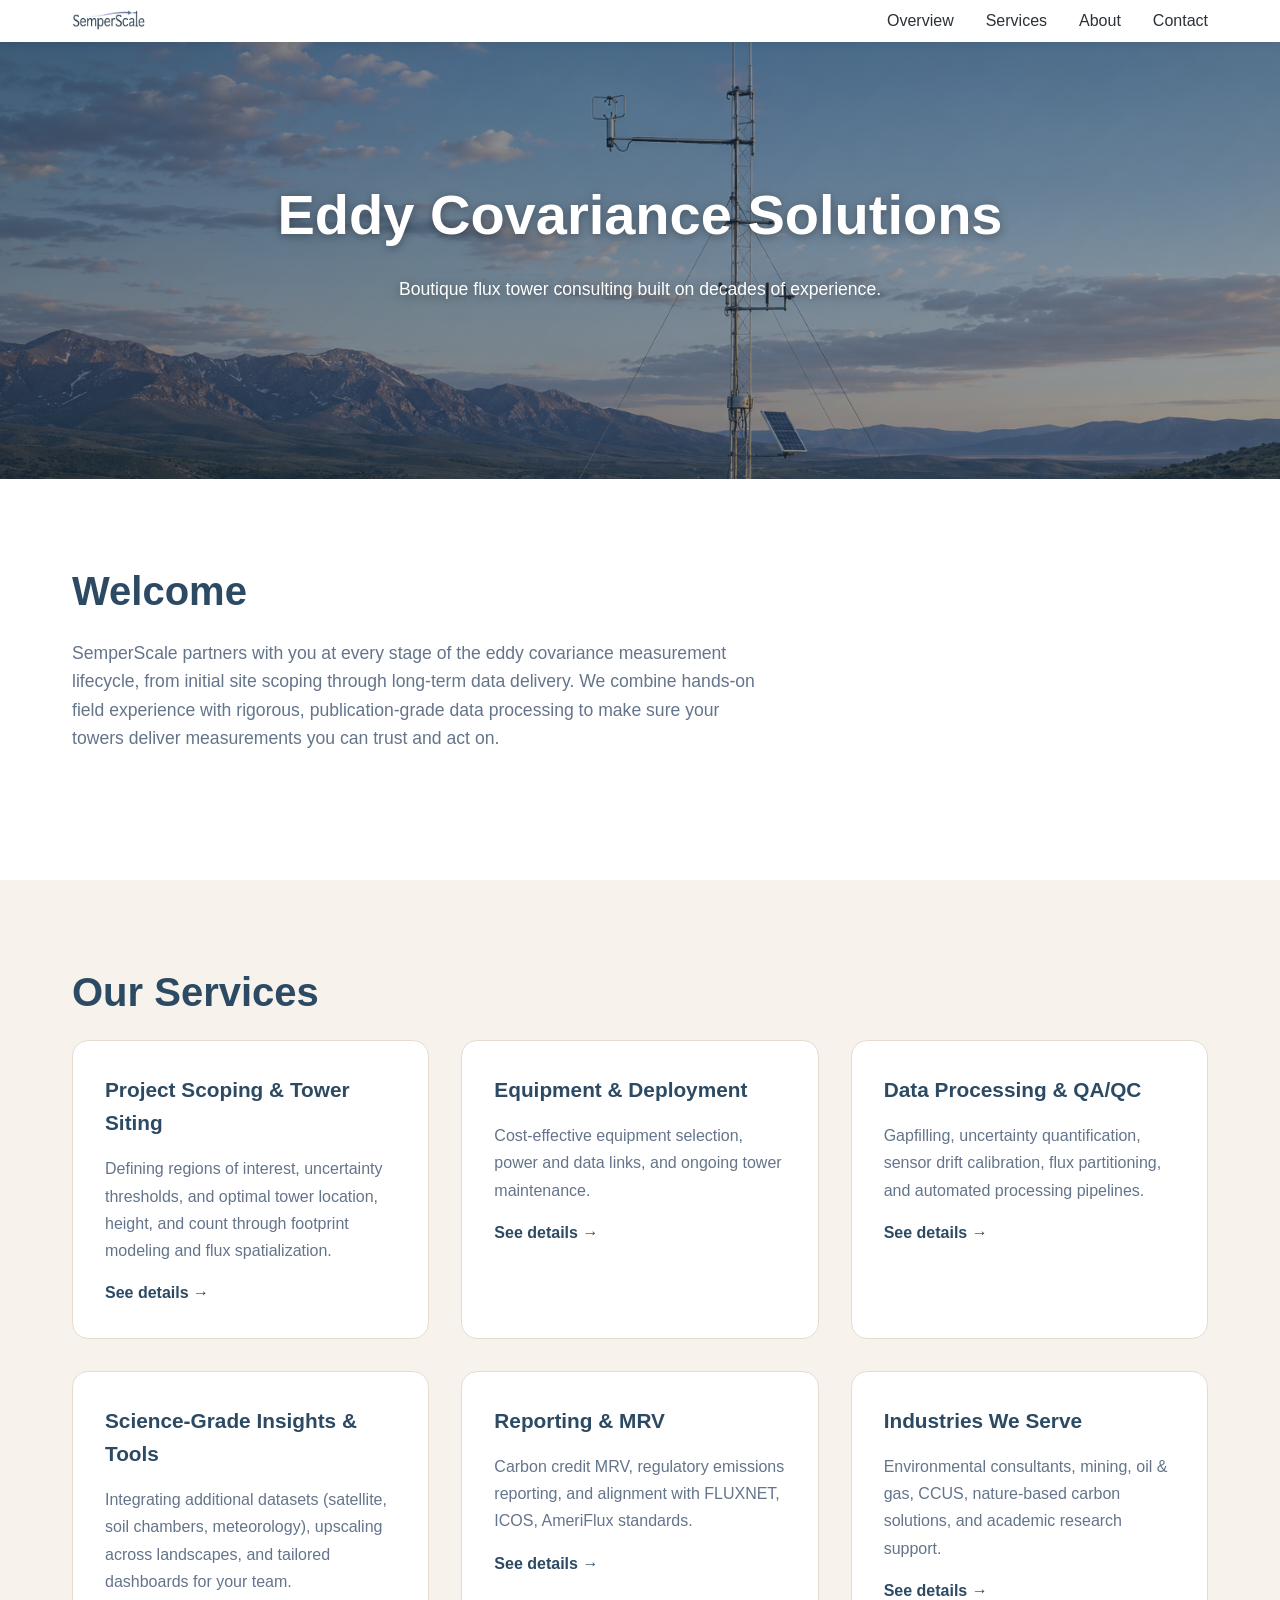
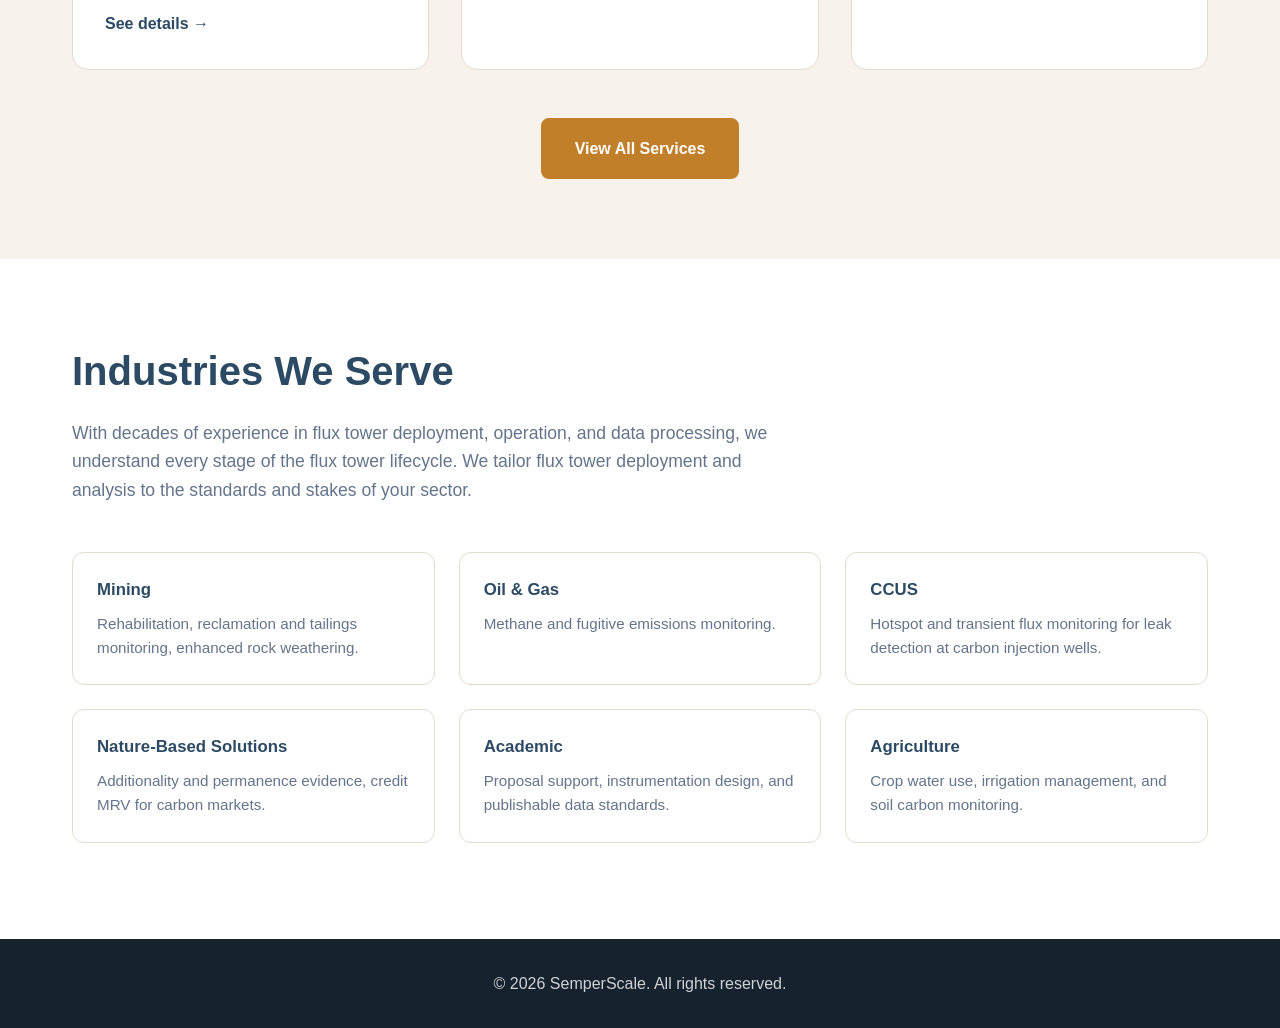
==== index.html @ ff6f61db "Make hero subtitle styling consistent across all pages Standardized index.html and services.html her" ====
<!DOCTYPE html>
<html lang="en">
<head>
    <meta charset="UTF-8">
    <meta name="viewport" content="width=device-width, initial-scale=1.0">
    <title>SemperScale - Boutique Eddy Covariance Consulting</title>
    <meta name="description" content="SemperScale advises on eddy covariance flux tower deployment and monitoring for mining, oil &amp; gas, CCUS, nature-based solutions, and academic research.">
    <link rel="stylesheet" href="styles.css">
    <link rel="icon" type="image/jpeg" href="photos/flavicon_small.png">
    <!-- Google tag (gtag.js) -->
    <script async src="https://www.googletagmanager.com/gtag/js?id=G-DHD9K9PDWL"></script>
    <script>
      window.dataLayer = window.dataLayer || [];
      function gtag(){dataLayer.push(arguments);}
      gtag('js', new Date());

      gtag('config', 'G-DHD9K9PDWL');
    </script>
</head>
<body>
    <!-- Navigation -->
    <nav>
        <div class="container">
            <a href="#" class="logo"><img src="photos/flavicon.png" alt="SemperScale"></a>
            <button class="nav-toggle" aria-label="Toggle menu" aria-expanded="false">
                <span></span>
                <span></span>
                <span></span>
            </button>
            <ul id="nav-menu">
                <li><a href="#overview">Overview</a></li>
                <li><a href="services.html">Services</a></li>
                <li><a href="about.html">About</a></li>
                <li><a href="contact.html">Contact</a></li>
            </ul>
        </div>
    </nav>

    <!-- Hero Section -->
    <section class="hero hero-image">
        <div class="container">
            <h1>Eddy Covariance Solutions</h1>
            <p>Boutique flux tower consulting built on decades of experience.</p>
        </div>
    </section>

    <!-- Approach Section -->
    <section id="approach">
        <div class="container">
            <h2>Welcome</h2>
            <p>SemperScale partners with you at every stage of the eddy covariance measurement lifecycle, from initial site scoping through long-term data delivery. We combine hands-on field experience with rigorous, publication-grade data processing to make sure your towers deliver measurements you can trust and act on.</p>
        </div>
    </section>

    <!-- Services Section -->
    <section id="services" class="peach">
        <div class="container">
            <h2>Our Services</h2>
            <div class="services-grid">
                <div class="service-card">
                    <h3>Project Scoping & Tower Siting</h3>
                    <p>Defining regions of interest, uncertainty thresholds, and optimal tower location, height, and count through footprint modeling and flux spatialization.</p>
                    <a class="card-link" href="services.html#siting" data-service="Project Scoping & Tower Siting">See details &rarr;</a>
                </div>
                <div class="service-card">
                    <h3>Equipment & Deployment</h3>
                    <p>Cost-effective equipment selection, power and data links, and ongoing tower maintenance.</p>
                    <a class="card-link" href="services.html#equipment" data-service="Equipment & Deployment">See details &rarr;</a>
                </div>
                <div class="service-card">
                    <h3>Data Processing & QA/QC</h3>
                    <p>Gapfilling, uncertainty quantification, sensor drift calibration, flux partitioning, and automated processing pipelines.</p>
                    <a class="card-link" href="services.html#data-processing" data-service="Data Processing & QA/QC">See details &rarr;</a>
                </div>
                <div class="service-card">
                    <h3>Science-Grade Insights & Tools</h3>
                    <p>Integrating additional datasets (satellite, soil chambers, meteorology), upscaling across landscapes, and tailored dashboards for your team.</p>
                    <a class="card-link" href="services.html#insights" data-service="Science-Grade Insights & Tools">See details &rarr;</a>
                </div>
                <div class="service-card">
                    <h3>Reporting & MRV</h3>
                    <p>Carbon credit MRV, regulatory emissions reporting, and alignment with FLUXNET, ICOS, AmeriFlux standards.</p>
                    <a class="card-link" href="services.html#reporting" data-service="Reporting & MRV">See details &rarr;</a>
                </div>
                <div class="service-card">
                    <h3>Industries We Serve</h3>
                    <p>Environmental consultants, mining, oil &amp; gas, CCUS, nature-based carbon solutions, and academic research support.</p>
                    <a class="card-link" href="services.html#industries" data-service="Industries We Serve">See details &rarr;</a>
                </div>
            </div>
            <div style="text-align: center; margin-top: 3rem;">
                <a href="services.html" class="cta-button">View All Services</a>
            </div>
        </div>
    </section>


    <!-- Industries Section -->
    <section id="industries">
        <div class="container">
            <h2>Industries We Serve</h2>
            <p> With decades of experience in flux tower deployment, operation, and data processing, we understand every stage of the flux tower lifecycle.
                We tailor flux tower deployment and analysis to the standards and stakes of your sector.</p>
            <div class="industries-grid">
                <div class="industry-card">
                    <h4>Mining</h4>
                    <p>Rehabilitation, reclamation and tailings monitoring, enhanced rock weathering.</p>
                </div>
                <div class="industry-card">
                    <h4>Oil &amp; Gas</h4>
                    <p>Methane and fugitive emissions monitoring.</p>
                </div>
                <div class="industry-card">
                    <h4>CCUS</h4>
                    <p>Hotspot and transient flux monitoring for leak detection at carbon injection wells.</p>
                </div>
                <div class="industry-card">
                    <h4>Nature-Based Solutions</h4>
                    <p>Additionality and permanence evidence, credit MRV for carbon markets.</p>
                </div>
                <div class="industry-card">
                    <h4>Academic</h4>
                    <p>Proposal support, instrumentation design, and publishable data standards.</p>
                </div>
                <div class="industry-card">
                    <h4>Agriculture</h4>
                    <p>Crop water use, irrigation management, and soil carbon monitoring.</p>
                </div>
            </div>
        </div>
    </section>

    <!-- Footer -->
    <footer>
        <div class="container">
            <p>&copy; 2026 SemperScale. All rights reserved.</p>
        </div>
    </footer>
    <script>
        const toggle = document.querySelector('.nav-toggle');
        const menu = document.getElementById('nav-menu');

        toggle.addEventListener('click', () => {
            const open = menu.classList.toggle('open');
            toggle.classList.toggle('open', open);
            toggle.setAttribute('aria-expanded', open);
        });

        menu.querySelectorAll('a').forEach(link => {
            link.addEventListener('click', () => {
                menu.classList.remove('open');
                toggle.classList.remove('open');
                toggle.setAttribute('aria-expanded', false);
            });
        });

        document.querySelectorAll('[data-service]').forEach(link => {
            link.addEventListener('click', () => {
                gtag('event', 'service_click', {
                    service_name: link.dataset.service
                });
            });
        });
    </script>
</body>
</html>
---- styles.css ----
* {
    margin: 0;
    padding: 0;
    box-sizing: border-box;
}

:root {
    --primary: #2C4A63;
    --primary-light: #5B87A6;
    --secondary: #B8703E;
    --accent: #C17F2A;
    --dark: #16232F;
    --light: #F7F3EC;
    --text: #2A3138;
    --border: #E3DCCF;
}

body {
    font-family: -apple-system, BlinkMacSystemFont, 'Segoe UI', Roboto, Oxygen, Ubuntu, Cantarell, sans-serif;
    line-height: 1.6;
    color: var(--text);
    background-color: #FFFFFF;
}

/* Navigation */
nav {
    background: white;
    box-shadow: 0 2px 8px rgba(0, 0, 0, 0.08);
    position: sticky;
    top: 0;
    z-index: 100;
}

nav .container {
    max-width: 1200px;
    margin: 0 auto;
    padding: 0.5rem 2rem;
    display: flex;
    justify-content: space-between;
    align-items: center;
}

.logo img {
    height: 25px;
    display: block;
}

.logo {
    font-size: 1.5rem;
    font-weight: 700;
    color: var(--primary);
    text-decoration: none;
}

nav ul {
    list-style: none;
    display: flex;
    gap: 2rem;
}

nav a {
    text-decoration: none;
    color: var(--text);
    font-weight: 500;
    transition: color 0.3s;
}

nav a:hover {
    color: var(--primary-light);
}

nav a.active {
    color: var(--primary);
}

/* Hero Section */
.hero {
    background: linear-gradient(135deg, var(--primary) 0%, var(--secondary) 100%);
    color: white;
    padding: 6rem 2rem;
    text-align: center;
}

.hero.hero-compact {
    padding: 4rem 2rem;
}

.hero.hero-image {
    background: linear-gradient(135deg, rgba(15, 42, 67, 0.55) 0%, rgba(30, 64, 99, 0.4) 100%),
        url("photos/website_images/fluxtower_landscape.png") center 25% / cover no-repeat;
    padding: 8rem 2rem;
}

.hero.hero-image.hero-image-team {
    background: linear-gradient(135deg, rgba(15, 42, 67, 0.698) 0%, rgba(30, 64, 99, 0.4) 100%),
        url("photos/website_images/team.png") center 20% / cover no-repeat;
}

.hero.hero-image.hero-image-cornfield {
    background: linear-gradient(135deg, rgba(15, 42, 67, 0.698) 0%, rgba(30, 64, 99, 0.4) 100%),
        url("photos/website_images/cornfield.jpeg") center 10% / cover no-repeat;
}

.hero.hero-image.hero-image-oak-savannah {
    background: linear-gradient(135deg, rgba(15, 42, 67, 0.698) 0%, rgba(30, 64, 99, 0.4) 100%),
        url("photos/website_images/oak_savannah.jpeg") center / cover no-repeat;
}

.hero.hero-image h1,
.hero.hero-image p,
.hero.hero-image h2 {
    text-shadow: 0 2px 10px rgba(0, 0, 0, 0.35);
}

.hero h2 {
    font-size: 1.4rem;
    font-weight: 600;
    color: white;
    margin-bottom: 2rem;
}

.hero h3 {
    font-size: 1.25rem;
    font-weight: 600;
    color: white;
    margin-bottom: 2rem;
}

.hero .container {
    max-width: 900px;
    margin: 0 auto;
}

.hero h1 {
    font-size: 3.5rem;
    margin-bottom: 1rem;
    font-weight: 700;
}

.hero.hero-compact h1 {
    font-size: 2.6rem;
}

.hero p {
    font-size: 1.3rem;
    margin-bottom: 2rem;
    opacity: 1;
    color: white;
}

.cta-button {
    display: inline-block;
    background: var(--accent);
    color: white;
    padding: 1rem 2rem;
    border-radius: 0.5rem;
    text-decoration: none;
    font-weight: 600;
    transition: all 0.3s;
    border: 2px solid var(--accent);
}

.cta-button:hover {
    background: white;
    color: var(--primary);
}

.cta-button-secondary {
    background: transparent;
    border: 2px solid white;
    margin-left: 1rem;
}

.cta-button-secondary:hover {
    background: white;
    color: var(--primary);
    border-color: white;
}

/* Container */
.container {
    max-width: 1200px;
    margin: 0 auto;
    padding: 0 2rem;
}

/* Sections */
section {
    padding: 5rem 2rem;
}

section.alt {
    background: var(--light);
}

section.peach {
    background: var(--light);
}

section h2 {
    font-size: 2.5rem;
    margin-bottom: 1rem;
    color: var(--primary);
}

section > .container > p:first-of-type {
    font-size: 1.1rem;
    color: #64748B;
    margin-bottom: 3rem;
    max-width: 700px;
}

.hero > .container > p:first-of-type {
    color: white;
    margin-left: auto;
    margin-right: auto;
}

/* Overview Section */
.overview-content {
    display: grid;
    grid-template-columns: 1fr 1fr;
    gap: 3rem;
    align-items: center;
}

.overview-text h3 {
    font-size: 1.8rem;
    margin-bottom: 1.5rem;
    color: var(--primary);
}

.overview-text p {
    margin-bottom: 1.5rem;
    color: #475569;
    line-height: 1.8;
    max-width: 700px;
}

.overview-visual {
    border-radius: 1rem;
    height: 400px;
    overflow: hidden;
}

.overview-visual img {
    width: 100%;
    height: 100%;
    object-fit: cover;
}

/* Services Grid */
.services-grid {
    display: grid;
    grid-template-columns: repeat(auto-fit, minmax(280px, 1fr));
    gap: 2rem;
}

.service-card {
    background: white;
    border-radius: 1rem;
    padding: 2rem;
    border: 1px solid var(--border);
    transition: all 0.3s;
}

.service-card:hover {
    box-shadow: 0 10px 30px rgba(0, 0, 0, 0.1);
    transform: translateY(-5px);
    border-color: var(--primary-light);
}

.service-icon {
    font-size: 2.5rem;
    margin-bottom: 1rem;
}

.service-card h3 {
    font-size: 1.3rem;
    margin-bottom: 1rem;
    color: var(--primary);
}

.service-card p {
    color: #64748B;
    line-height: 1.7;
}

.service-card a.card-link {
    display: inline-block;
    margin-top: 1rem;
    font-weight: 600;
    color: var(--primary);
    text-decoration: none;
}

.service-card a.card-link:hover {
    text-decoration: underline;
}

/* Industries Grid (services page) */
.industries-grid {
    display: grid;
    grid-template-columns: repeat(3, 1fr);
    gap: 1.5rem;
    margin-bottom: 1rem;
}

.industry-card {
    background: white;
    border: 1px solid var(--border);
    border-radius: 0.75rem;
    padding: 1.5rem;
    text-align: left;
    transition: all 0.3s;
}

.industry-card:hover {
    border-color: var(--primary-light);
    box-shadow: 0 6px 20px rgba(0, 0, 0, 0.06);
}

.industry-card h4 {
    color: var(--primary);
    font-size: 1.05rem;
    margin-bottom: 0.5rem;
}

.industry-card p {
    color: #64748B;
    font-size: 0.95rem;
}

/* Capability sections (services page) */
.capability {
    display: grid;
    grid-template-columns: 280px 1fr;
    gap: 2.5rem;
    padding: 2.5rem 0;
    border-bottom: 1px solid var(--border);
    scroll-margin-top: 90px;
}

.capability:last-child {
    border-bottom: none;
}

.capability-heading h3 {
    color: var(--primary);
    font-size: 1.5rem;
    margin-bottom: 0.75rem;
}

.capability-heading p {
    color: #64748B;
    margin-bottom: 1rem;
}

.capability-list {
    list-style: none;
}

.capability-list li {
    position: relative;
    padding-left: 1.5rem;
    margin-bottom: 0.9rem;
    color: #334155;
}

.capability-list li::before {
    content: "";
    position: absolute;
    left: 0;
    top: 0.55rem;
    width: 8px;
    height: 8px;
    border-radius: 50%;
    background: var(--primary-light);
}

.capability-list li strong {
    color: var(--text);
}

/* Services sub-nav (jump links on services page) */
.services-subnav {
    display: flex;
    flex-wrap: wrap;
    gap: 0.6rem;
    margin-bottom: 0;
}

.services-subnav a {
    text-decoration: none;
    color: var(--primary);
    background: var(--light);
    border: 1px solid var(--border);
    padding: 0.5rem 1rem;
    border-radius: 999px;
    font-size: 0.9rem;
    font-weight: 500;
    transition: all 0.2s;
}

.services-subnav a:hover {
    background: var(--primary);
    color: white;
    border-color: var(--primary);
}

/* Team Section */
.team-content {
    text-align: center;
    max-width: 700px;
    margin: 0 auto;
}

.team-content p {
    font-size: 1.1rem;
    color: #64748B;
    margin-bottom: 2rem;
}

.team-highlight {
    background: linear-gradient(135deg, rgba(15, 118, 110, 0.1) 0%, rgba(6, 182, 212, 0.1) 100%);
    padding: 2rem;
    border-radius: 1rem;
    border-left: 4px solid var(--primary-light);
}

/* About page - founder bios */
.team-heading {
    margin-top: 3rem;
}

.team-grid {
    display: grid;
    grid-template-columns: repeat(auto-fit, minmax(320px, 1fr));
    gap: 2.5rem;
    max-width: 900px;
    margin: 0 auto;
}

.team-member {
    background: white;
    border: 1px solid var(--border);
    border-radius: 1rem;
    padding: 2rem;
    text-align: center;
}

.team-photo {
    width: 140px;
    height: 140px;
    border-radius: 50%;
    margin: 0 auto 1.5rem;
    background: linear-gradient(135deg, rgba(15, 118, 110, 0.15) 0%, rgba(6, 182, 212, 0.15) 100%);
    display: flex;
    align-items: center;
    justify-content: center;
    font-size: 2.5rem;
    font-weight: 700;
    color: var(--primary);
    overflow: hidden;
}

.team-photo img {
    width: 100%;
    height: 100%;
    object-fit: cover;
}

.profile-link {
    display: block;
    text-decoration: none;
    color: inherit;
}

.profile-link .team-photo {
    transition: box-shadow 0.3s;
}

.profile-link:hover .team-photo {
    box-shadow: 0 0 0 4px rgba(20, 184, 166, 0.25);
}

.profile-link:hover h3 {
    color: var(--primary-light);
    text-decoration: underline;
}

.team-member h3 {
    color: var(--primary);
    font-size: 1.4rem;
    margin-bottom: 0.25rem;
    transition: color 0.3s;
}

.team-member .role {
    color: var(--secondary);
    font-weight: 600;
    font-size: 0.95rem;
    margin-bottom: 1rem;
}

.team-member p.bio {
    color: #64748B;
    text-align: left;
}

/* Contact Section */
.contact-container {
    text-align: center;
    max-width: 600px;
    margin: 0 auto;
}

.contact-container p {
    font-size: 1.1rem;
    color: #64748B;
    margin-bottom: 2rem;
}

.contact-email-link {
    display: inline-block;
    font-size: 1.3rem;
    font-weight: 600;
    color: var(--primary);
    text-decoration: none;
    background: white;
    padding: 1rem 2rem;
    border-radius: 0.5rem;
    border: 2px solid var(--primary-light);
    transition: all 0.3s;
}

.contact-email-link:hover {
    background: var(--primary);
    color: white;
    border-color: var(--primary);
}

/* Footer */
footer {
    background: var(--dark);
    color: white;
    padding: 2rem;
    text-align: center;
}

footer p {
    opacity: 0.8;
}

.nav-toggle {
    display: none;
    flex-direction: column;
    gap: 5px;
    background: none;
    border: none;
    cursor: pointer;
    padding: 4px;
}

.nav-toggle span {
    display: block;
    width: 24px;
    height: 2px;
    background: var(--text);
    border-radius: 2px;
    transition: all 0.3s;
}

.nav-toggle.open span:nth-child(1) {
    transform: translateY(7px) rotate(45deg);
}

.nav-toggle.open span:nth-child(2) {
    opacity: 0;
}

.nav-toggle.open span:nth-child(3) {
    transform: translateY(-7px) rotate(-45deg);
}

@media (max-width: 992px) {
    .industries-grid {
        grid-template-columns: repeat(3, 1fr);
    }
}

/* Responsive */
@media (max-width: 768px) {
    .industries-grid {
        grid-template-columns: repeat(2, 1fr);
    }

    .hero h1 {
        font-size: 2.5rem;
    }

    .hero p {
        font-size: 1.1rem;
    }

    .nav-toggle {
        display: flex;
    }

    nav ul {
        display: none;
        flex-direction: column;
        gap: 0;
        width: 100%;
        border-top: 1px solid var(--border);
        margin-top: 0.5rem;
    }

    nav ul.open {
        display: flex;
    }

    nav ul li a {
        display: block;
        padding: 0.75rem 0;
        border-bottom: 1px solid var(--border);
        font-size: 1rem;
    }

    nav .container {
        flex-wrap: wrap;
    }

    .overview-content {
        grid-template-columns: 1fr;
    }

    .overview-visual {
        height: 300px;
    }

    .cta-button-secondary {
        margin-left: 0;
        margin-top: 1rem;
        display: block;
    }

    section h2 {
        font-size: 2rem;
    }

    .capability {
        grid-template-columns: 1fr;
        gap: 1rem;
    }
}

@media (max-width: 480px) {
    .industries-grid {
        grid-template-columns: 1fr;
    }
}
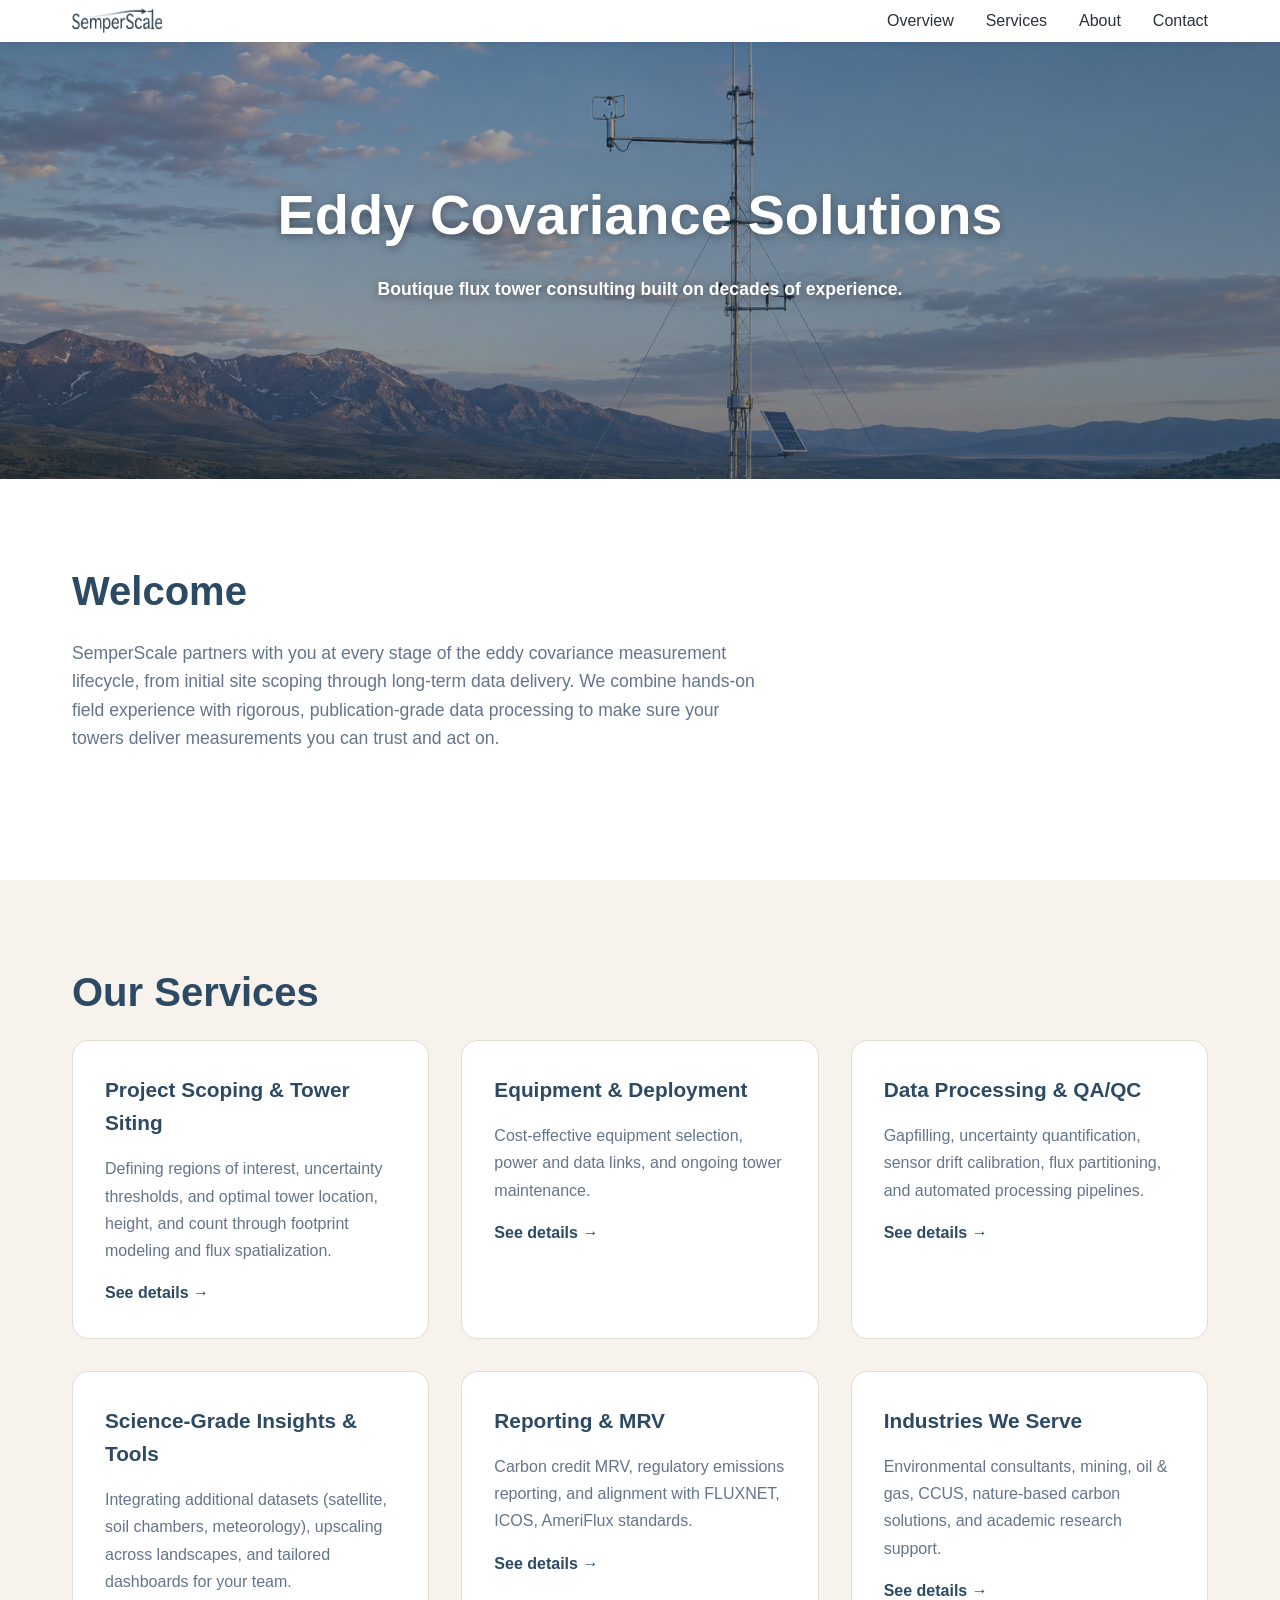
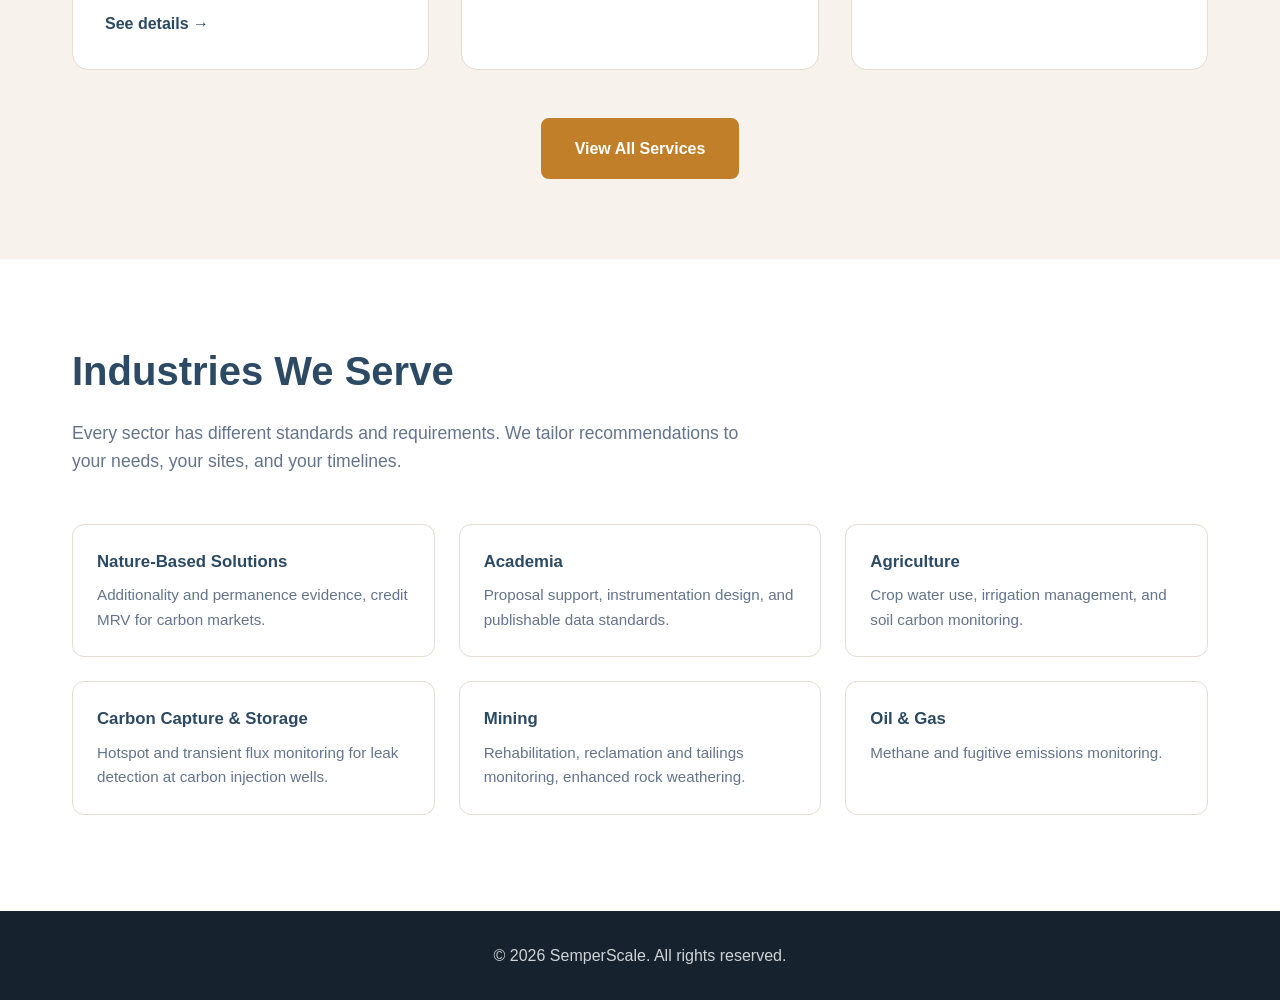
==== commit 3f77ddc3: "Updated photos and text throughout to be less redundant" ====
--- a/index.html
+++ b/index.html
@@ -99,9 +99,24 @@
     <section id="industries">
         <div class="container">
             <h2>Industries We Serve</h2>
-            <p> With decades of experience in flux tower deployment, operation, and data processing, we understand every stage of the flux tower lifecycle.
-                We tailor flux tower deployment and analysis to the standards and stakes of your sector.</p>
+            <p>Every sector has different standards and requirements. We tailor recommendations to your needs, your sites, and your timelines.</p>
             <div class="industries-grid">
+                <div class="industry-card">
+                    <h4>Nature-Based Solutions</h4>
+                    <p>Additionality and permanence evidence, credit MRV for carbon markets.</p>
+                </div>
+                <div class="industry-card">
+                    <h4>Academia</h4>
+                    <p>Proposal support, instrumentation design, and publishable data standards.</p>
+                </div>
+                <div class="industry-card">
+                    <h4>Agriculture</h4>
+                    <p>Crop water use, irrigation management, and soil carbon monitoring.</p>
+                </div>
+                <div class="industry-card">
+                    <h4>Carbon Capture & Storage</h4>
+                    <p>Hotspot and transient flux monitoring for leak detection at carbon injection wells.</p>
+                </div>
                 <div class="industry-card">
                     <h4>Mining</h4>
                     <p>Rehabilitation, reclamation and tailings monitoring, enhanced rock weathering.</p>
@@ -109,22 +124,6 @@
                 <div class="industry-card">
                     <h4>Oil &amp; Gas</h4>
                     <p>Methane and fugitive emissions monitoring.</p>
-                </div>
-                <div class="industry-card">
-                    <h4>CCUS</h4>
-                    <p>Hotspot and transient flux monitoring for leak detection at carbon injection wells.</p>
-                </div>
-                <div class="industry-card">
-                    <h4>Nature-Based Solutions</h4>
-                    <p>Additionality and permanence evidence, credit MRV for carbon markets.</p>
-                </div>
-                <div class="industry-card">
-                    <h4>Academic</h4>
-                    <p>Proposal support, instrumentation design, and publishable data standards.</p>
-                </div>
-                <div class="industry-card">
-                    <h4>Agriculture</h4>
-                    <p>Crop water use, irrigation management, and soil carbon monitoring.</p>
                 </div>
             </div>
         </div>
--- a/styles.css
+++ b/styles.css
@@ -86,23 +86,23 @@
 }
 
 .hero.hero-image {
-    background: linear-gradient(135deg, rgba(15, 42, 67, 0.55) 0%, rgba(30, 64, 99, 0.4) 100%),
+    background: linear-gradient(135deg, rgba(15, 42, 67, 0.3) 0%, rgba(30, 64, 99, 0.6) 100%),
         url("photos/website_images/fluxtower_landscape.png") center 25% / cover no-repeat;
     padding: 8rem 2rem;
 }
 
 .hero.hero-image.hero-image-team {
-    background: linear-gradient(135deg, rgba(15, 42, 67, 0.698) 0%, rgba(30, 64, 99, 0.4) 100%),
+    background: linear-gradient(135deg, rgba(15, 42, 67, 0.7) 0%, rgba(30, 64, 99, 0.65) 100%),
         url("photos/website_images/team.png") center 20% / cover no-repeat;
 }
 
 .hero.hero-image.hero-image-cornfield {
-    background: linear-gradient(135deg, rgba(15, 42, 67, 0.698) 0%, rgba(30, 64, 99, 0.4) 100%),
+    background: linear-gradient(135deg, rgba(15, 42, 67, 0.7) 0%, rgba(30, 64, 99, 0.65) 100%),
         url("photos/website_images/cornfield.jpeg") center 10% / cover no-repeat;
 }
 
 .hero.hero-image.hero-image-oak-savannah {
-    background: linear-gradient(135deg, rgba(15, 42, 67, 0.698) 0%, rgba(30, 64, 99, 0.4) 100%),
+    background: linear-gradient(135deg, rgba(15, 42, 67, 0.7) 0%, rgba(30, 64, 99, 0.65) 100%),
         url("photos/website_images/oak_savannah.jpeg") center / cover no-repeat;
 }
 
@@ -143,6 +143,7 @@
 
 .hero p {
     font-size: 1.3rem;
+    font-weight: 600;
     margin-bottom: 2rem;
     opacity: 1;
     color: white;
@@ -525,19 +526,19 @@
     display: inline-block;
     font-size: 1.3rem;
     font-weight: 600;
-    color: var(--primary);
+    color: var(--secondary);
     text-decoration: none;
     background: white;
     padding: 1rem 2rem;
     border-radius: 0.5rem;
-    border: 2px solid var(--primary-light);
+    border: 2px solid var(--secondary);
     transition: all 0.3s;
 }
 
 .contact-email-link:hover {
-    background: var(--primary);
-    color: white;
-    border-color: var(--primary);
+    background: var(--secondary);
+    color: white;
+    border-color: var(--secondary);
 }
 
 /* Footer */
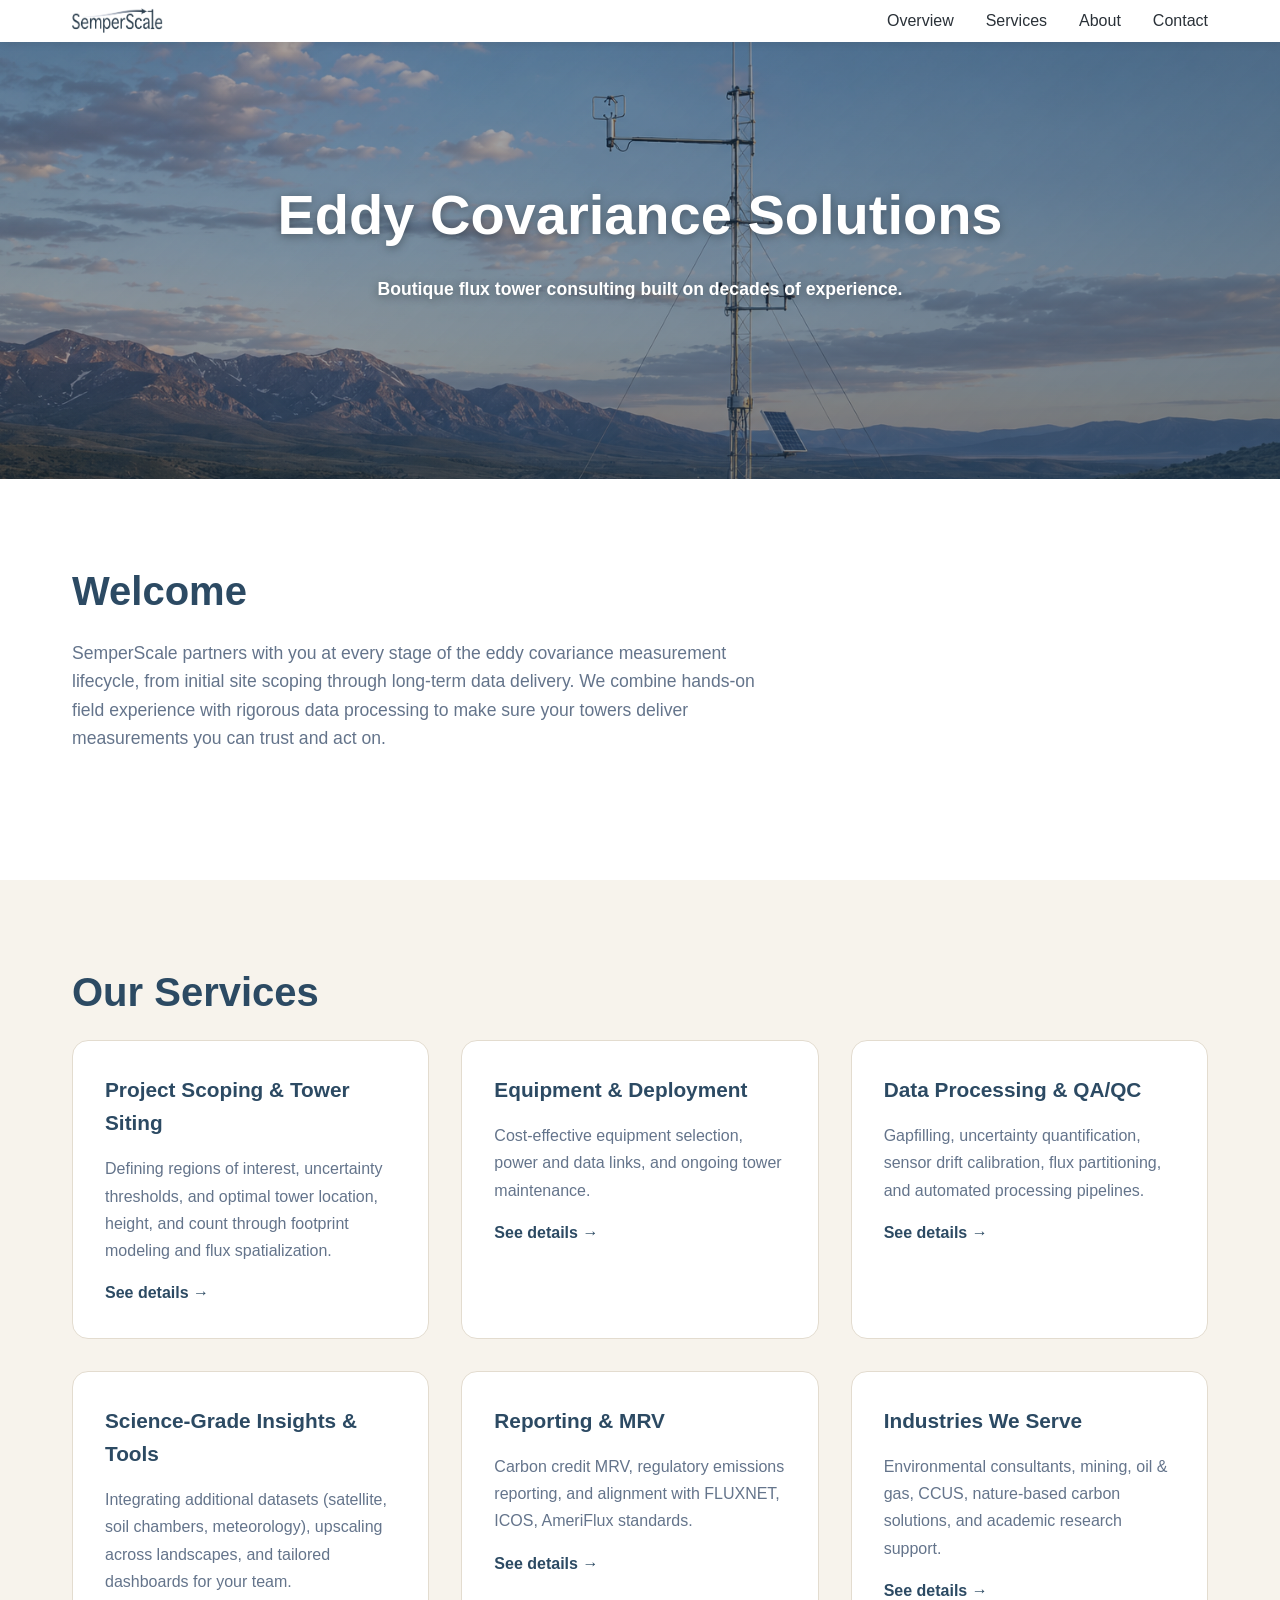
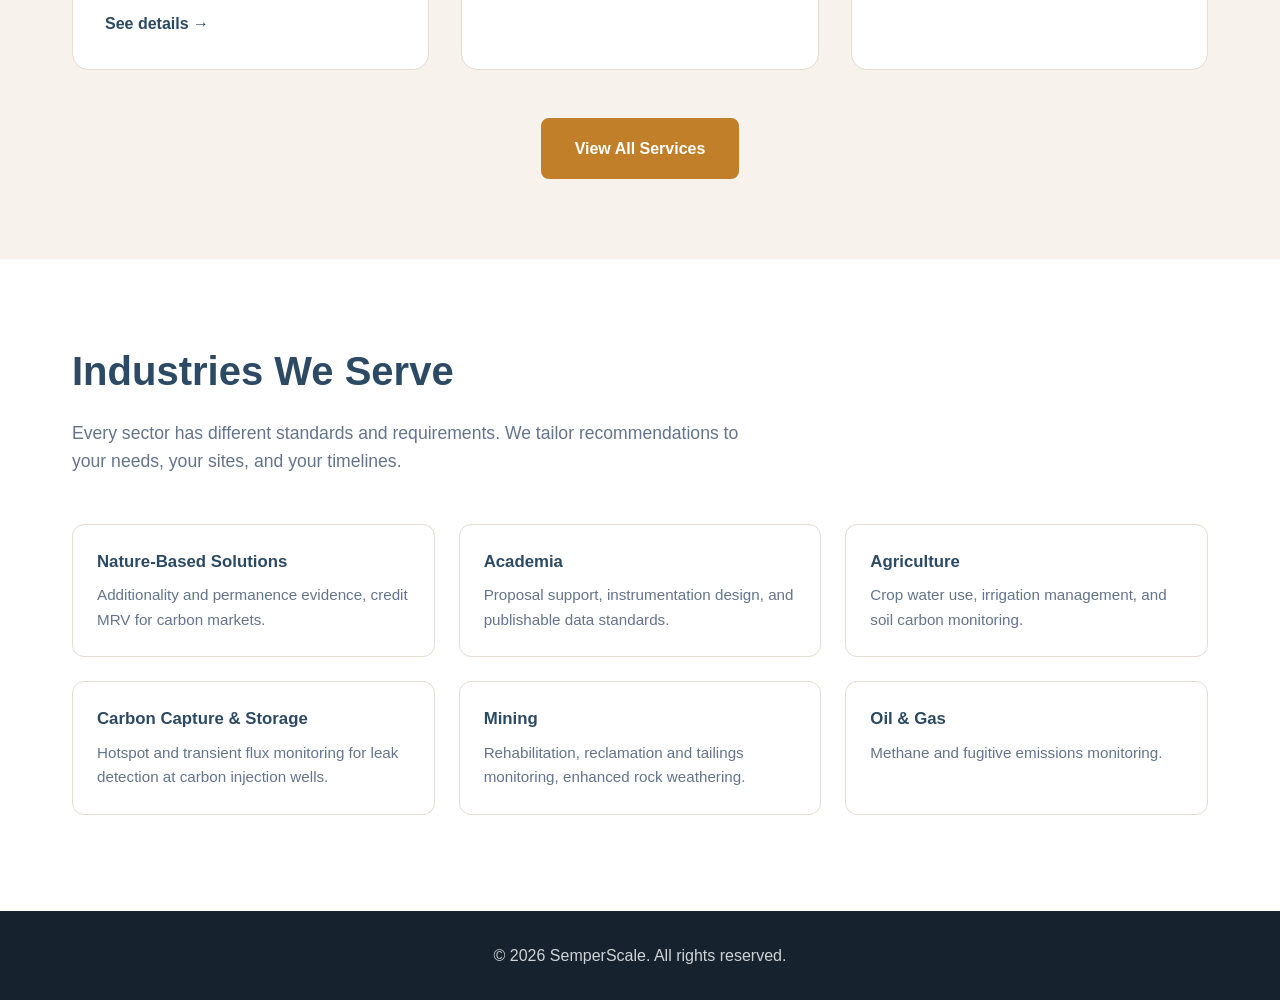
==== commit 4c7919f6: "Fixed one word" ====
--- a/index.html
+++ b/index.html
@@ -48,7 +48,7 @@
     <section id="approach">
         <div class="container">
             <h2>Welcome</h2>
-            <p>SemperScale partners with you at every stage of the eddy covariance measurement lifecycle, from initial site scoping through long-term data delivery. We combine hands-on field experience with rigorous, publication-grade data processing to make sure your towers deliver measurements you can trust and act on.</p>
+            <p>SemperScale partners with you at every stage of the eddy covariance measurement lifecycle, from initial site scoping through long-term data delivery. We combine hands-on field experience with rigorous data processing to make sure your towers deliver measurements you can trust and act on.</p>
         </div>
     </section>
 
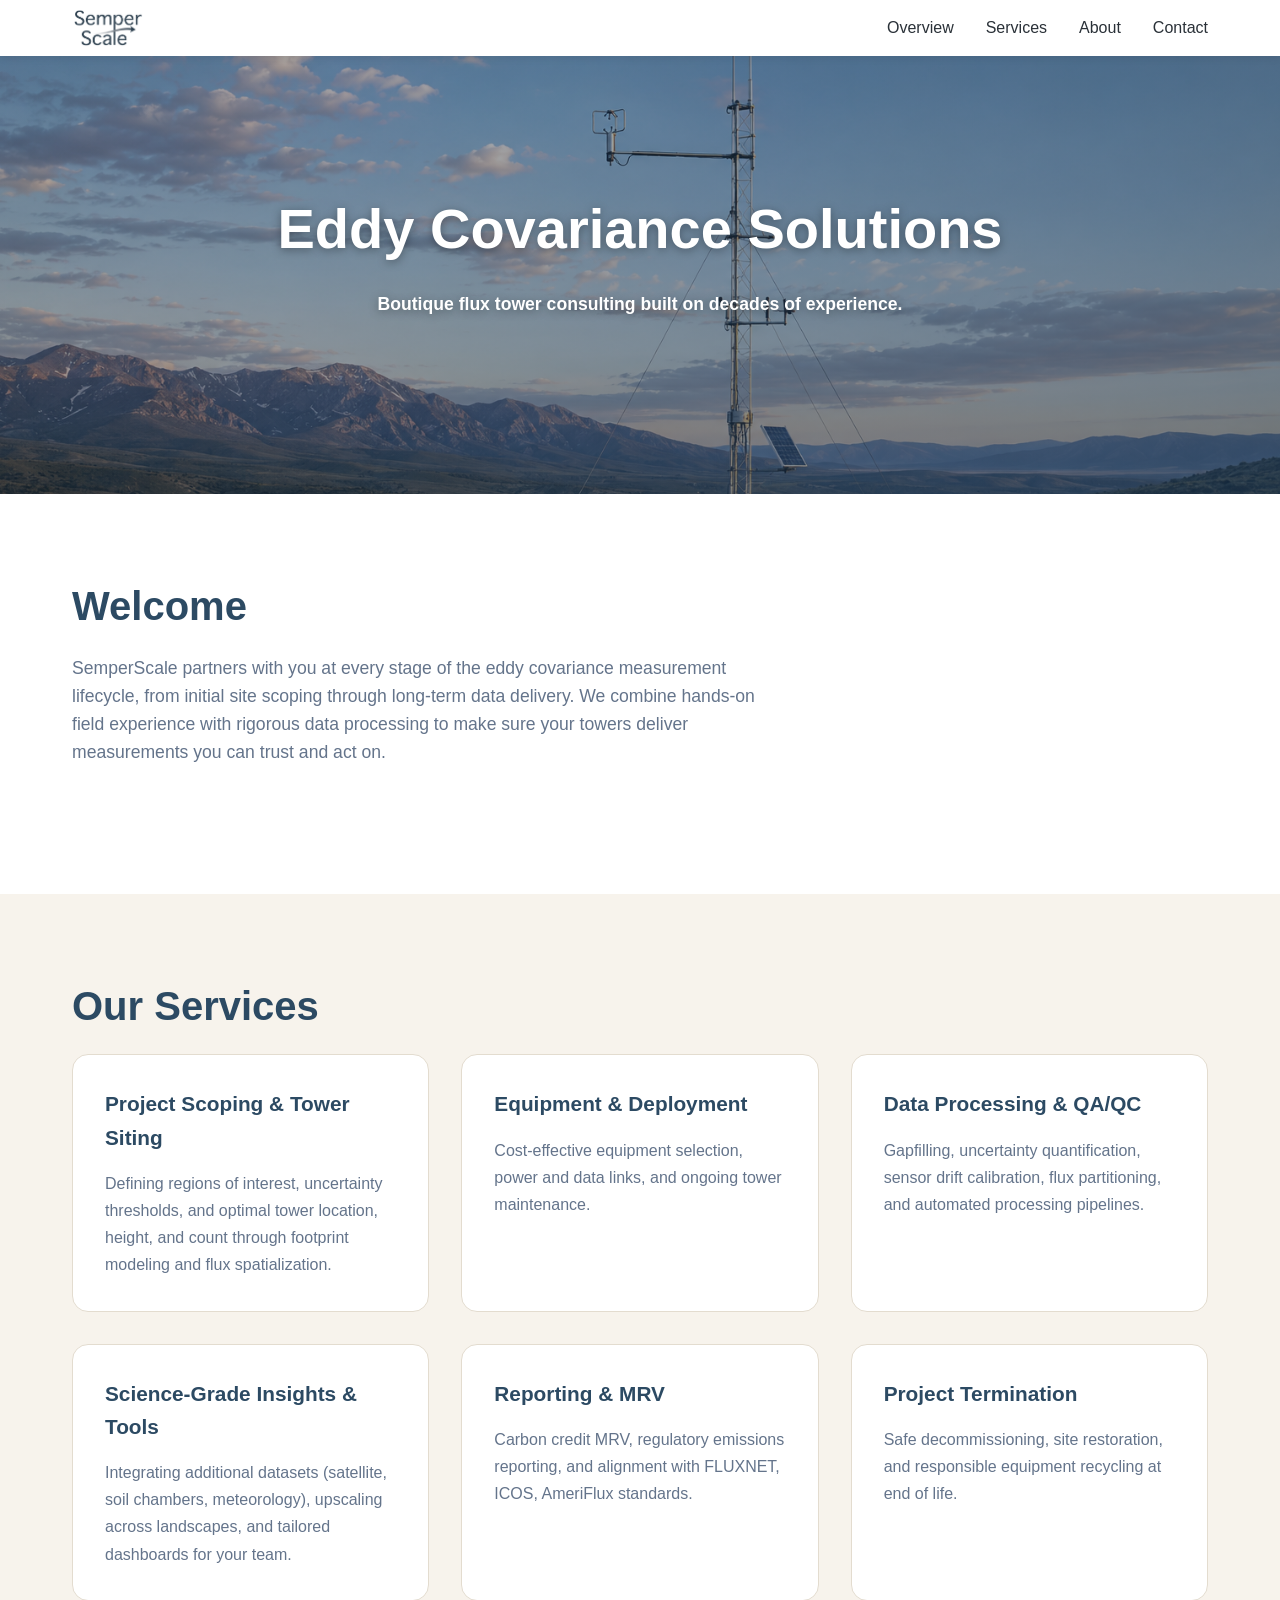
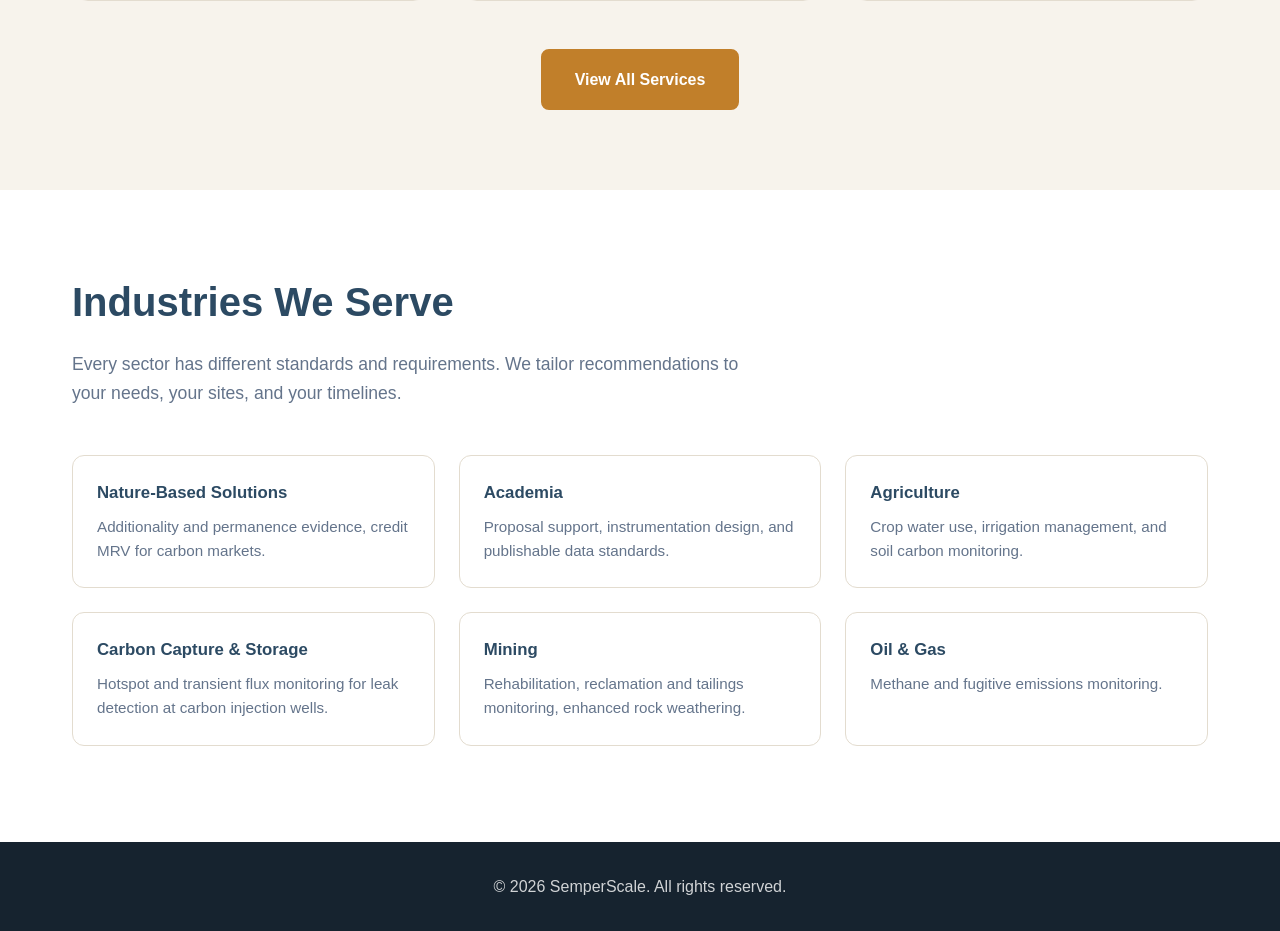
==== commit fb30e30d: "Fixing wording & updating small flavicon" ====
--- a/index.html
+++ b/index.html
@@ -57,36 +57,30 @@
         <div class="container">
             <h2>Our Services</h2>
             <div class="services-grid">
-                <div class="service-card">
+                <a class="service-card" href="services.html#siting" data-service="Project Scoping & Tower Siting">
                     <h3>Project Scoping & Tower Siting</h3>
                     <p>Defining regions of interest, uncertainty thresholds, and optimal tower location, height, and count through footprint modeling and flux spatialization.</p>
-                    <a class="card-link" href="services.html#siting" data-service="Project Scoping & Tower Siting">See details &rarr;</a>
-                </div>
-                <div class="service-card">
+                </a>
+                <a class="service-card" href="services.html#equipment" data-service="Equipment & Deployment">
                     <h3>Equipment & Deployment</h3>
                     <p>Cost-effective equipment selection, power and data links, and ongoing tower maintenance.</p>
-                    <a class="card-link" href="services.html#equipment" data-service="Equipment & Deployment">See details &rarr;</a>
-                </div>
-                <div class="service-card">
+                </a>
+                <a class="service-card" href="services.html#data-processing" data-service="Data Processing & QA/QC">
                     <h3>Data Processing & QA/QC</h3>
                     <p>Gapfilling, uncertainty quantification, sensor drift calibration, flux partitioning, and automated processing pipelines.</p>
-                    <a class="card-link" href="services.html#data-processing" data-service="Data Processing & QA/QC">See details &rarr;</a>
-                </div>
-                <div class="service-card">
+                </a>
+                <a class="service-card" href="services.html#insights" data-service="Science-Grade Insights & Tools">
                     <h3>Science-Grade Insights & Tools</h3>
                     <p>Integrating additional datasets (satellite, soil chambers, meteorology), upscaling across landscapes, and tailored dashboards for your team.</p>
-                    <a class="card-link" href="services.html#insights" data-service="Science-Grade Insights & Tools">See details &rarr;</a>
-                </div>
-                <div class="service-card">
+                </a>
+                <a class="service-card" href="services.html#reporting" data-service="Reporting & MRV">
                     <h3>Reporting & MRV</h3>
                     <p>Carbon credit MRV, regulatory emissions reporting, and alignment with FLUXNET, ICOS, AmeriFlux standards.</p>
-                    <a class="card-link" href="services.html#reporting" data-service="Reporting & MRV">See details &rarr;</a>
-                </div>
-                <div class="service-card">
-                    <h3>Industries We Serve</h3>
-                    <p>Environmental consultants, mining, oil &amp; gas, CCUS, nature-based carbon solutions, and academic research support.</p>
-                    <a class="card-link" href="services.html#industries" data-service="Industries We Serve">See details &rarr;</a>
-                </div>
+                </a>
+                <a class="service-card" href="services.html#termination" data-service="Project Termination">
+                    <h3>Project Termination</h3>
+                    <p>Safe decommissioning, site restoration, and responsible equipment recycling at end of life.</p>
+                </a>
             </div>
             <div style="text-align: center; margin-top: 3rem;">
                 <a href="services.html" class="cta-button">View All Services</a>
--- a/styles.css
+++ b/styles.css
@@ -41,7 +41,7 @@
 }
 
 .logo img {
-    height: 25px;
+    height: 40px;
     display: block;
 }
 
@@ -258,11 +258,13 @@
 }
 
 .service-card {
+    display: block;
     background: white;
     border-radius: 1rem;
     padding: 2rem;
     border: 1px solid var(--border);
     transition: all 0.3s;
+    text-decoration: none;
 }
 
 .service-card:hover {
@@ -280,23 +282,13 @@
     font-size: 1.3rem;
     margin-bottom: 1rem;
     color: var(--primary);
+    text-decoration: none;
 }
 
 .service-card p {
     color: #64748B;
     line-height: 1.7;
-}
-
-.service-card a.card-link {
-    display: inline-block;
-    margin-top: 1rem;
-    font-weight: 600;
-    color: var(--primary);
-    text-decoration: none;
-}
-
-.service-card a.card-link:hover {
-    text-decoration: underline;
+    text-decoration: none;
 }
 
 /* Industries Grid (services page) */
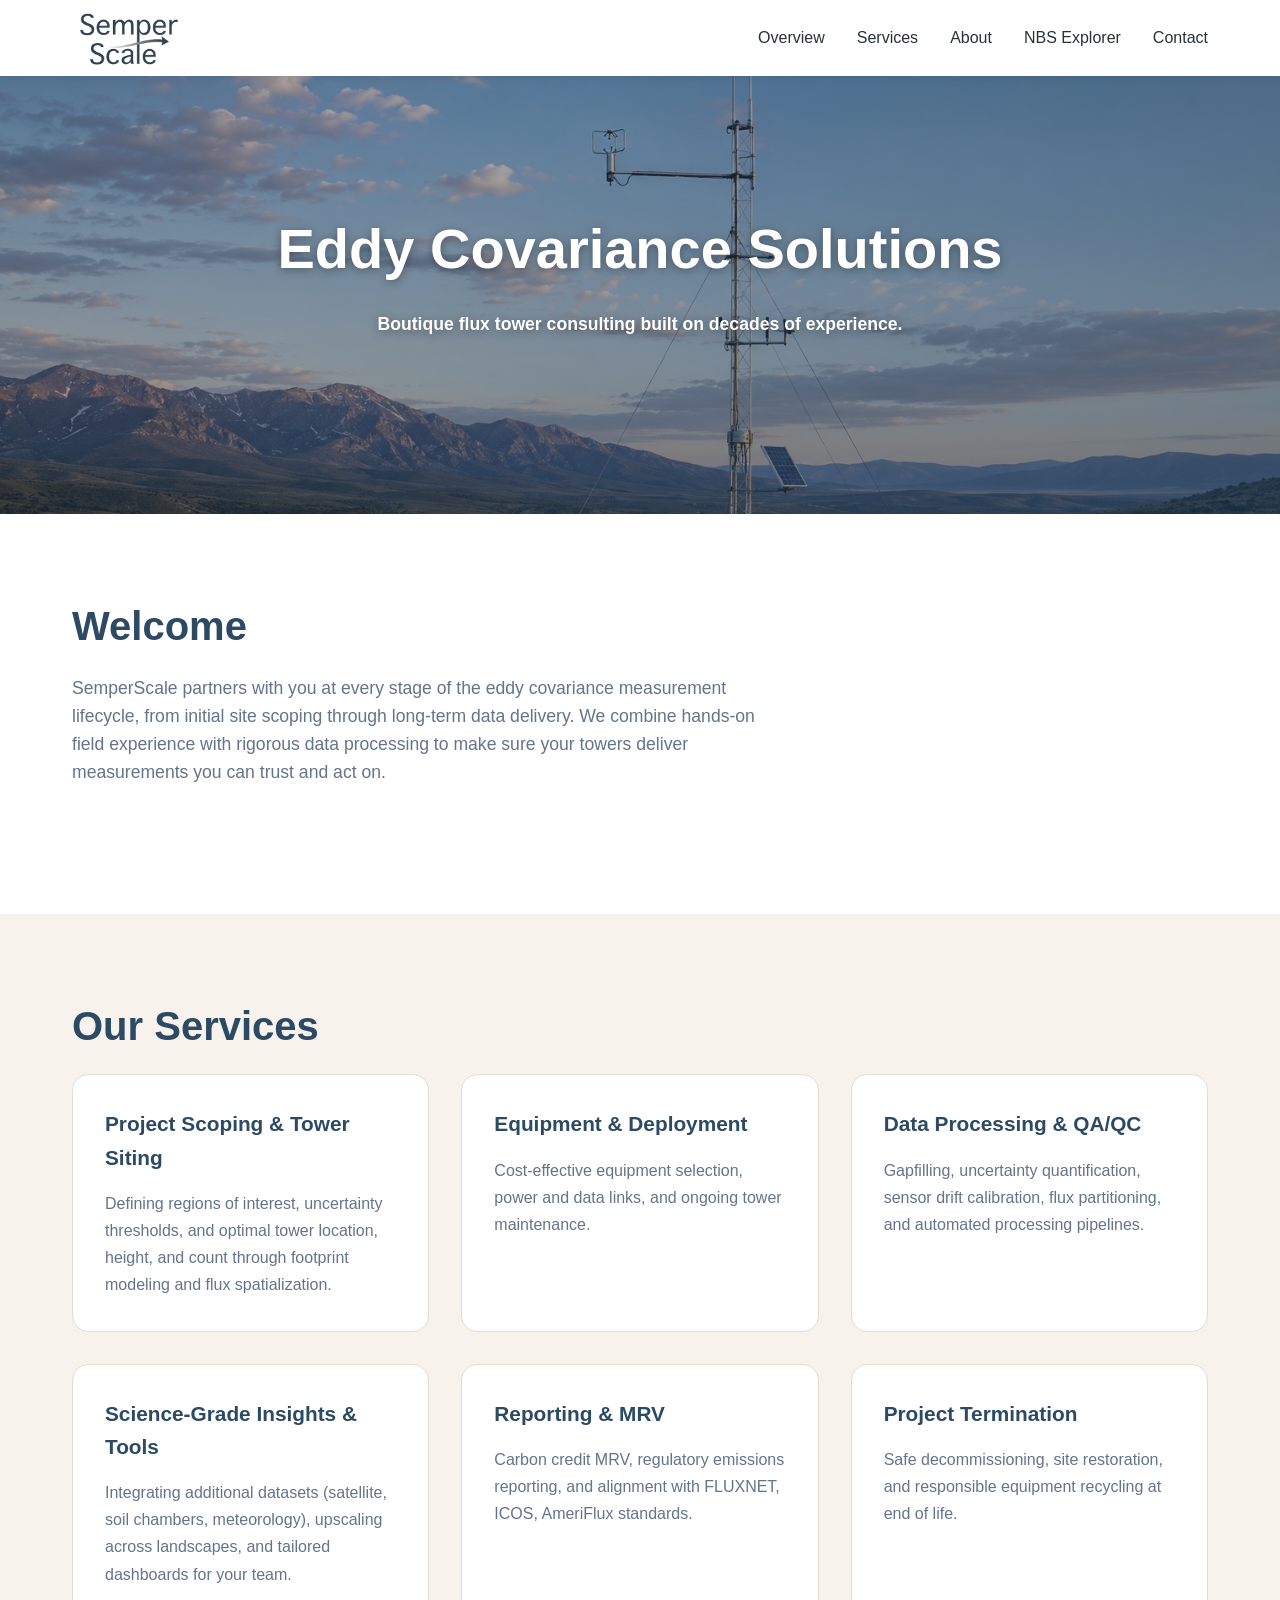
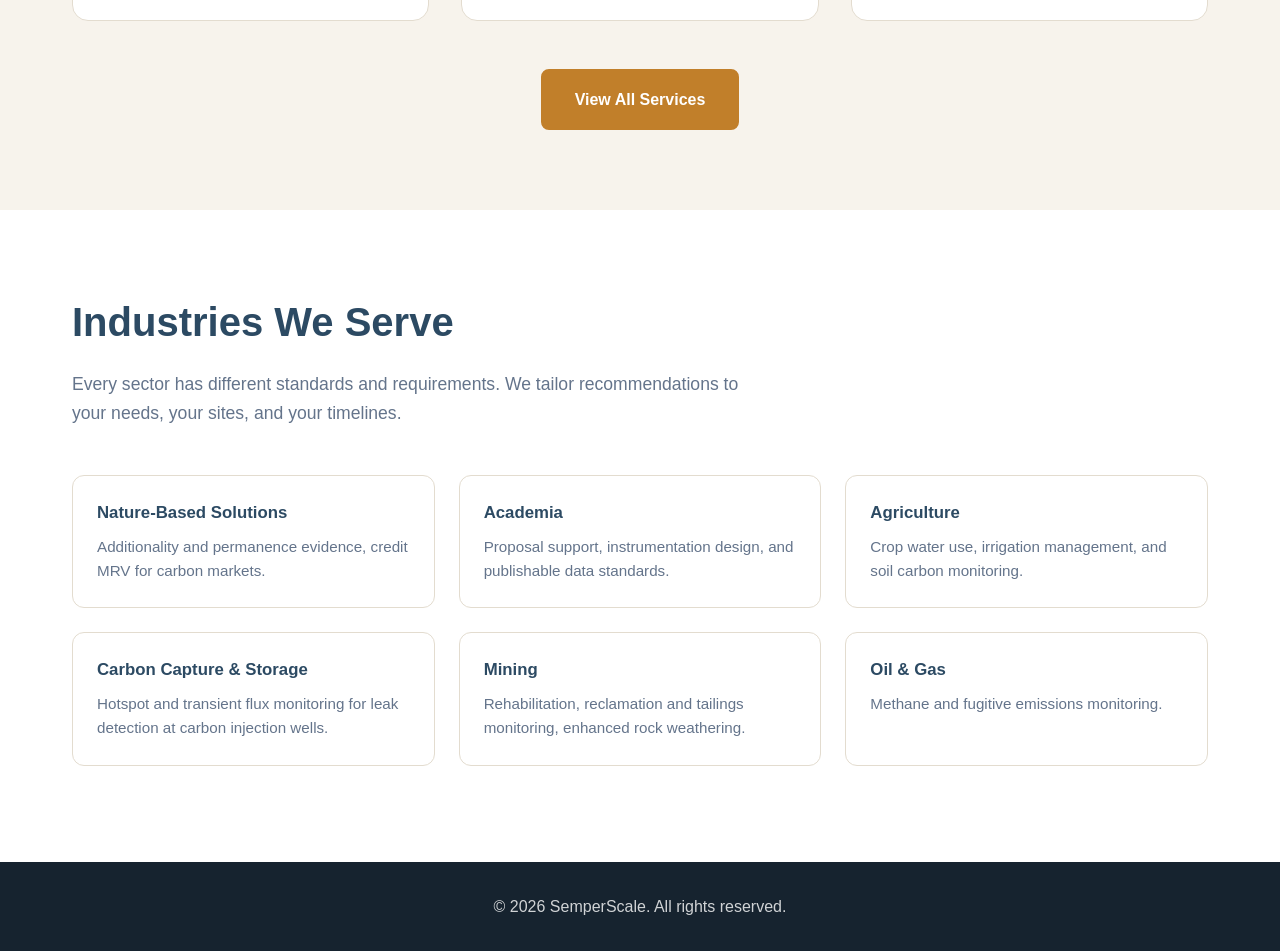
==== commit 4b4f4859: "Add NBS Explorer page and nav link Co-Authored-By: Claude Sonnet 5.5 <noreply@anthropic.com>" ====
--- a/index.html
+++ b/index.html
@@ -3,7 +3,7 @@
 <head>
     <meta charset="UTF-8">
     <meta name="viewport" content="width=device-width, initial-scale=1.0">
-    <title>SemperScale - Boutique Eddy Covariance Consulting</title>
+    <title>SemperScale - Eddy Covariance Consulting</title>
     <meta name="description" content="SemperScale advises on eddy covariance flux tower deployment and monitoring for mining, oil &amp; gas, CCUS, nature-based solutions, and academic research.">
     <link rel="stylesheet" href="styles.css">
     <link rel="icon" type="image/jpeg" href="photos/flavicon_small.png">
@@ -31,6 +31,7 @@
                 <li><a href="#overview">Overview</a></li>
                 <li><a href="services.html">Services</a></li>
                 <li><a href="about.html">About</a></li>
+                <li><a href="explorer.html">NBS Explorer</a></li>
                 <li><a href="contact.html">Contact</a></li>
             </ul>
         </div>
--- a/styles.css
+++ b/styles.css
@@ -41,7 +41,7 @@
 }
 
 .logo img {
-    height: 40px;
+    height: 60px;
     display: block;
 }
 
@@ -87,13 +87,13 @@
 
 .hero.hero-image {
     background: linear-gradient(135deg, rgba(15, 42, 67, 0.3) 0%, rgba(30, 64, 99, 0.6) 100%),
-        url("photos/website_images/fluxtower_landscape.png") center 25% / cover no-repeat;
+        url("photos/website_images/fluxtower_landscape.jpg") center 25% / cover no-repeat;
     padding: 8rem 2rem;
 }
 
 .hero.hero-image.hero-image-team {
     background: linear-gradient(135deg, rgba(15, 42, 67, 0.7) 0%, rgba(30, 64, 99, 0.65) 100%),
-        url("photos/website_images/team.png") center 20% / cover no-repeat;
+        url("photos/website_images/team.jpg") center 20% / cover no-repeat;
 }
 
 .hero.hero-image.hero-image-cornfield {
@@ -253,7 +253,7 @@
 /* Services Grid */
 .services-grid {
     display: grid;
-    grid-template-columns: repeat(auto-fit, minmax(280px, 1fr));
+    grid-template-columns: repeat(auto-fit, minmax(min(280px, 100%), 1fr));
     gap: 2rem;
 }
 
@@ -428,7 +428,7 @@
 
 .team-grid {
     display: grid;
-    grid-template-columns: repeat(auto-fit, minmax(320px, 1fr));
+    grid-template-columns: repeat(auto-fit, minmax(min(320px, 100%), 1fr));
     gap: 2.5rem;
     max-width: 900px;
     margin: 0 auto;
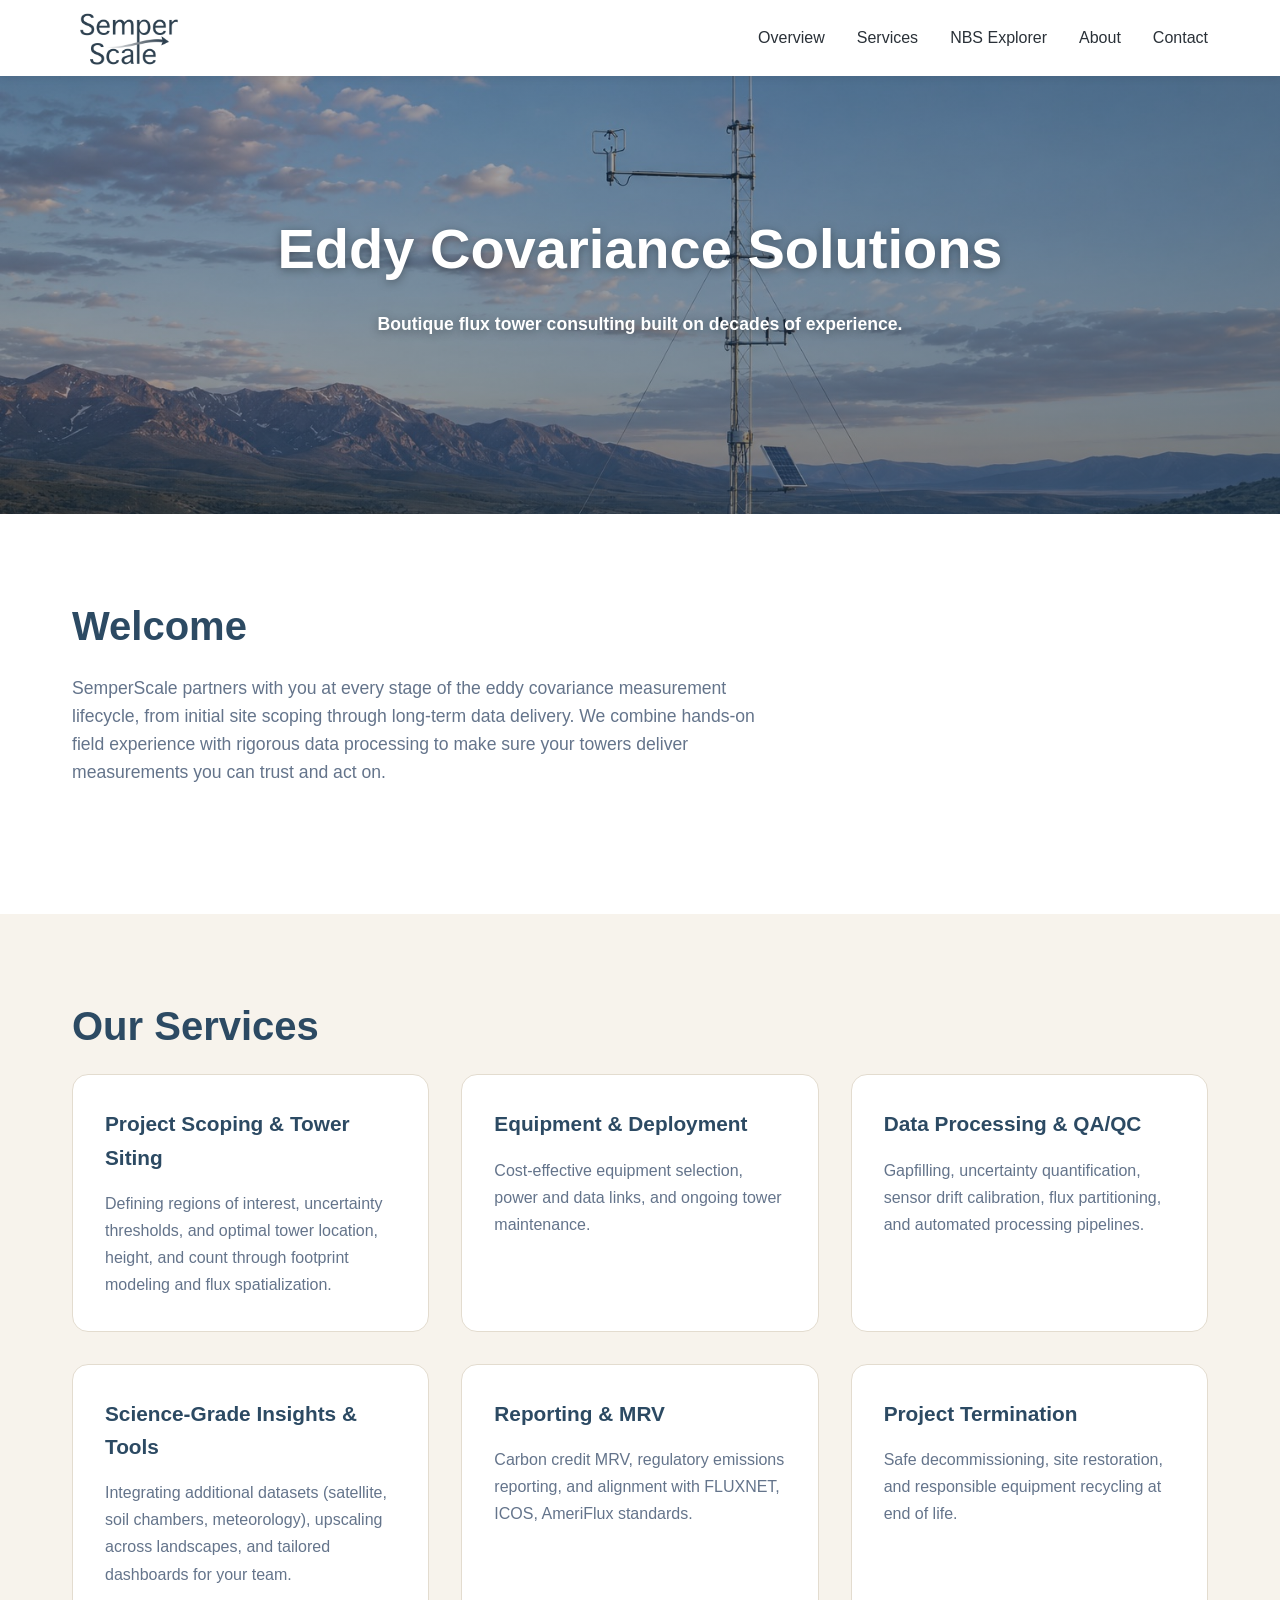
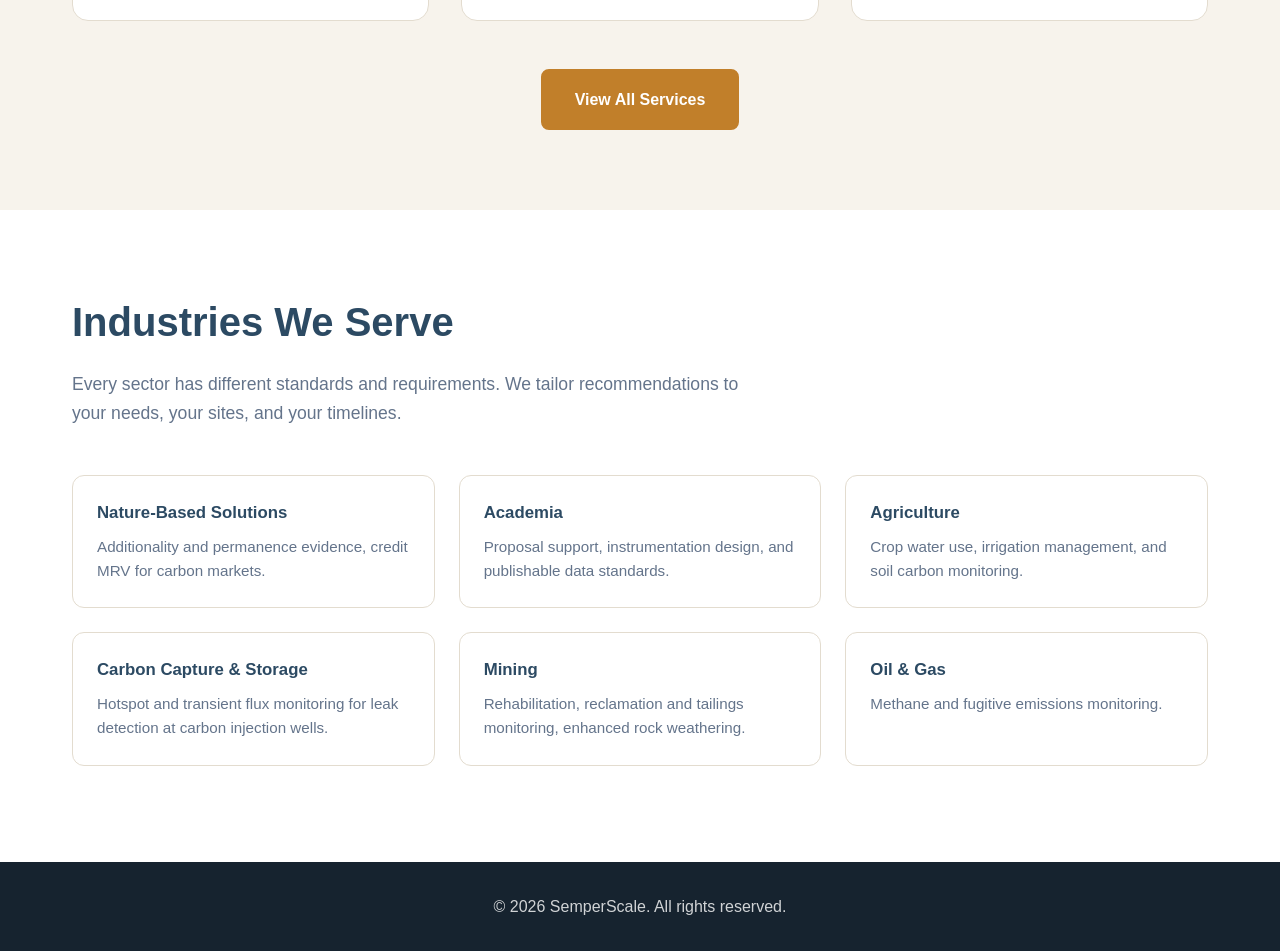
==== commit f5877aa0: "Move NBS Explorer before About in nav Co-Authored-By: Claude Sonnet 5.5 <noreply@anthropic.com>" ====
--- a/index.html
+++ b/index.html
@@ -30,8 +30,8 @@
             <ul id="nav-menu">
                 <li><a href="#overview">Overview</a></li>
                 <li><a href="services.html">Services</a></li>
+                <li><a href="explorer.html">NBS Explorer</a></li>
                 <li><a href="about.html">About</a></li>
-                <li><a href="explorer.html">NBS Explorer</a></li>
                 <li><a href="contact.html">Contact</a></li>
             </ul>
         </div>
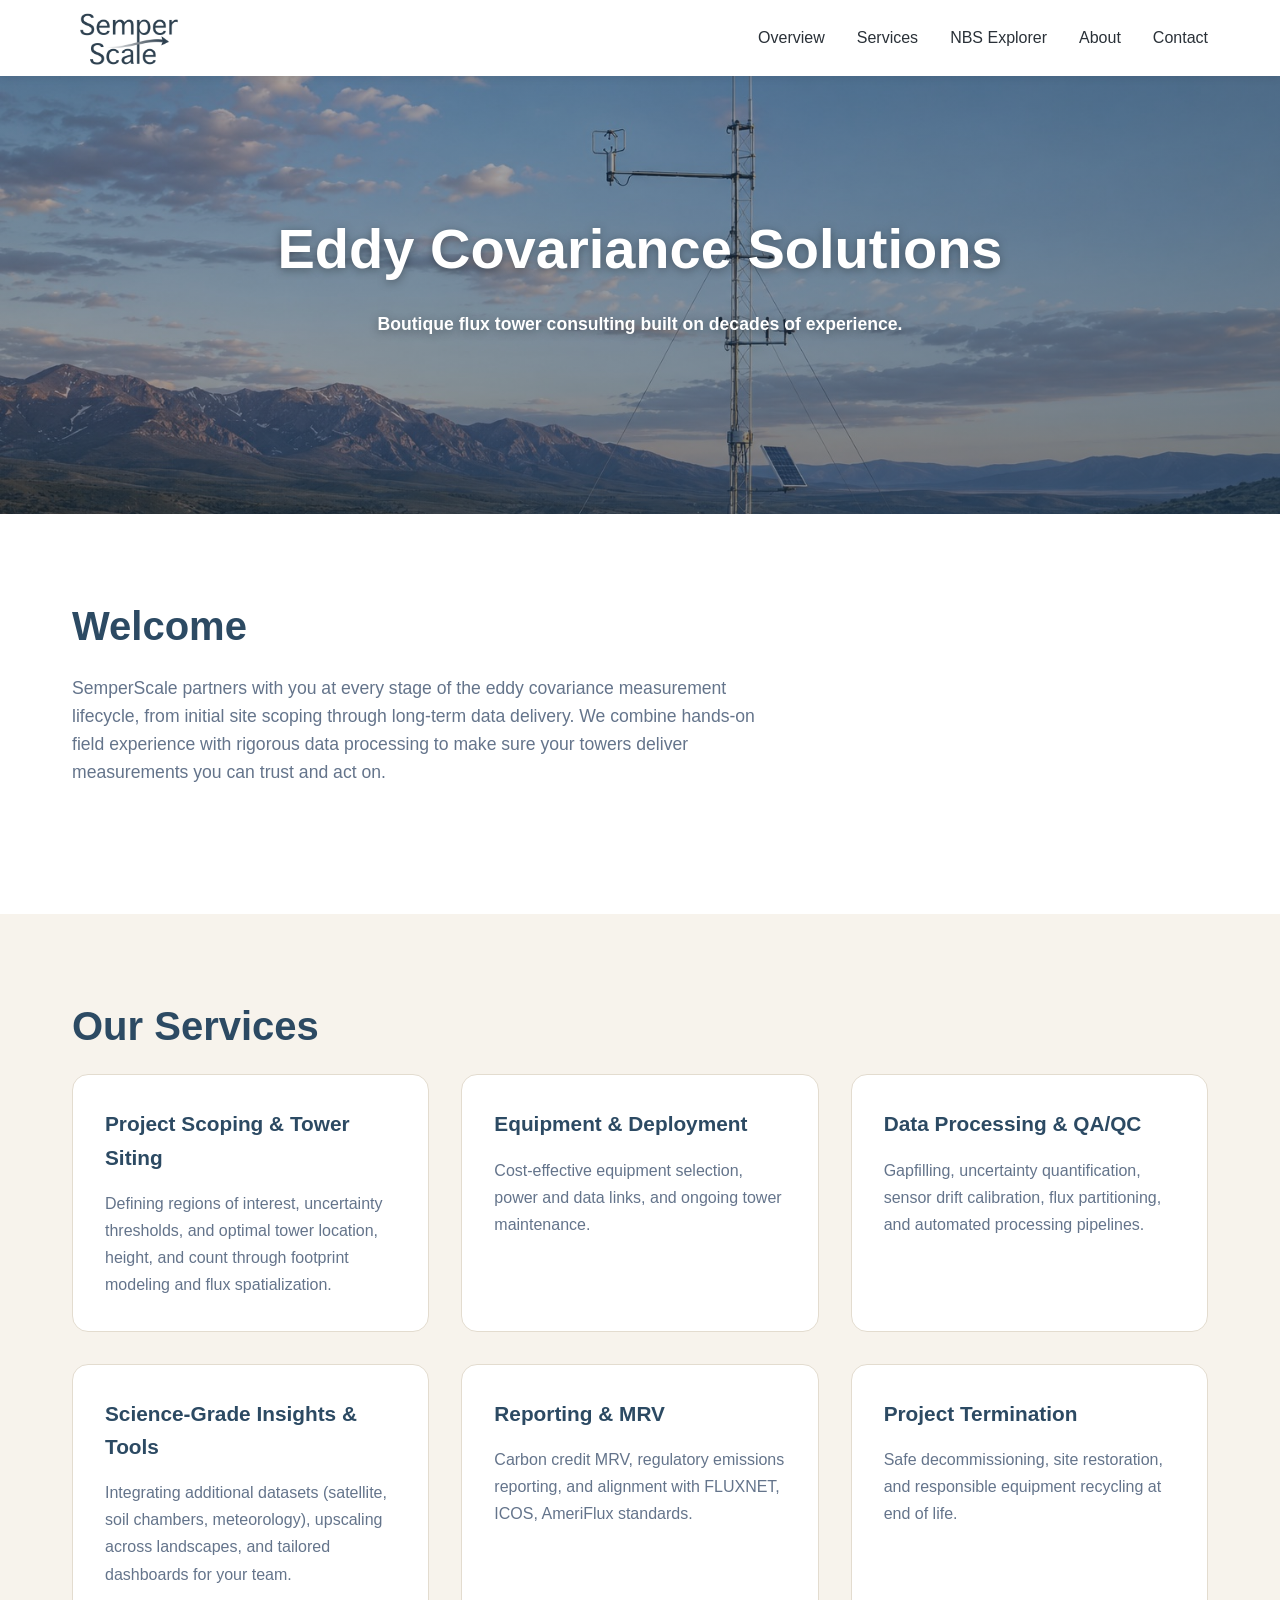
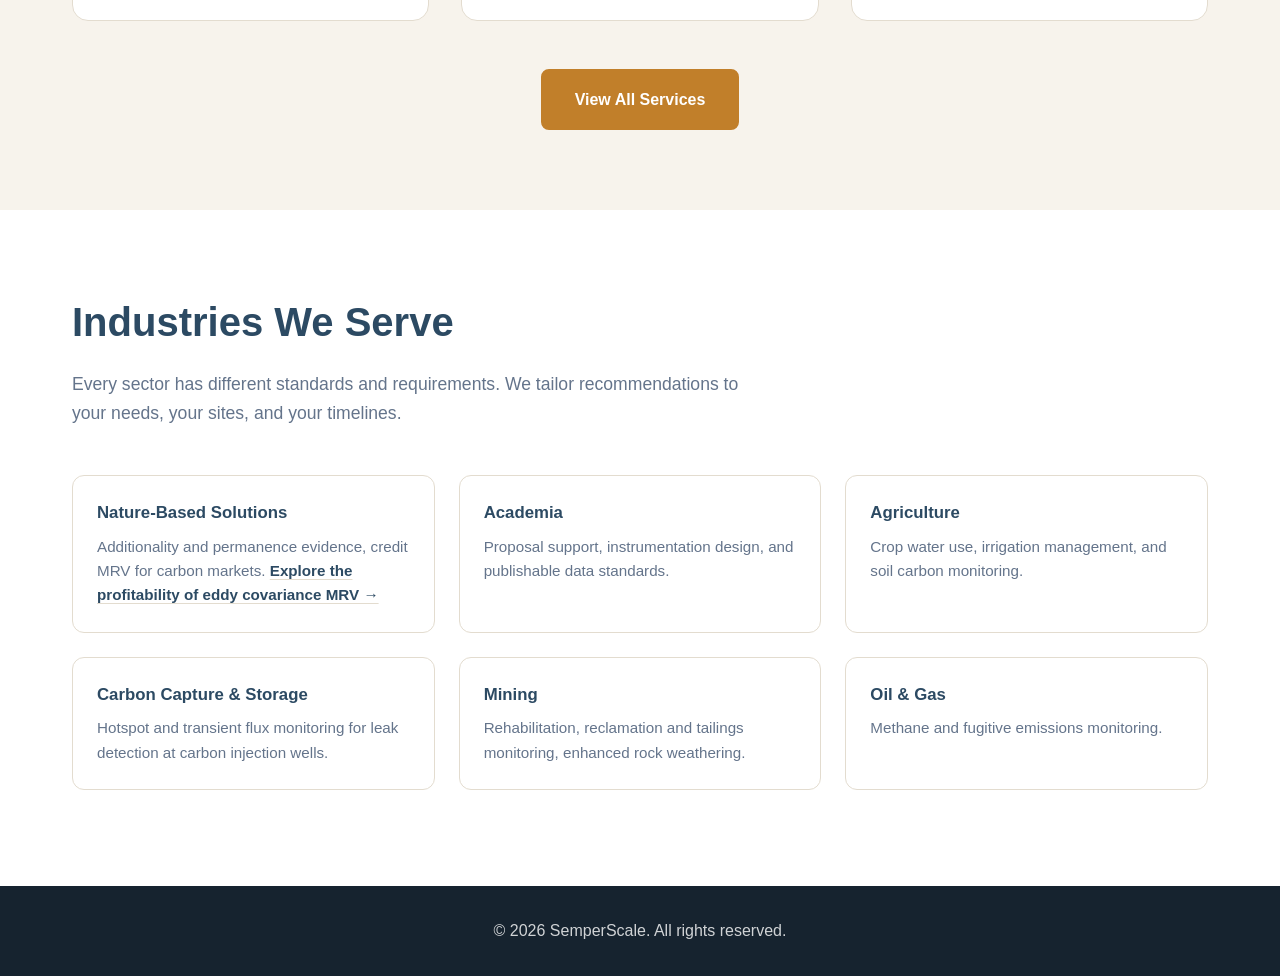
==== commit b0104503: "Link to NBS Explorer from home and services pages Co-Authored-By: Claude Sonnet 5.5 <noreply@anthrop" ====
--- a/index.html
+++ b/index.html
@@ -98,7 +98,7 @@
             <div class="industries-grid">
                 <div class="industry-card">
                     <h4>Nature-Based Solutions</h4>
-                    <p>Additionality and permanence evidence, credit MRV for carbon markets.</p>
+                    <p>Additionality and permanence evidence, credit MRV for carbon markets. <a href="explorer.html" class="inline-link">Explore the profitability of eddy covariance MRV &rarr;</a></p>
                 </div>
                 <div class="industry-card">
                     <h4>Academia</h4>
--- a/styles.css
+++ b/styles.css
@@ -653,3 +653,17 @@
         grid-template-columns: 1fr;
     }
 }
+
+/* Inline text links */
+.inline-link {
+    color: var(--primary);
+    font-weight: 600;
+    text-decoration: underline;
+    text-decoration-color: var(--border);
+    text-underline-offset: 3px;
+}
+
+.inline-link:hover {
+    color: var(--secondary);
+    text-decoration-color: var(--secondary);
+}
